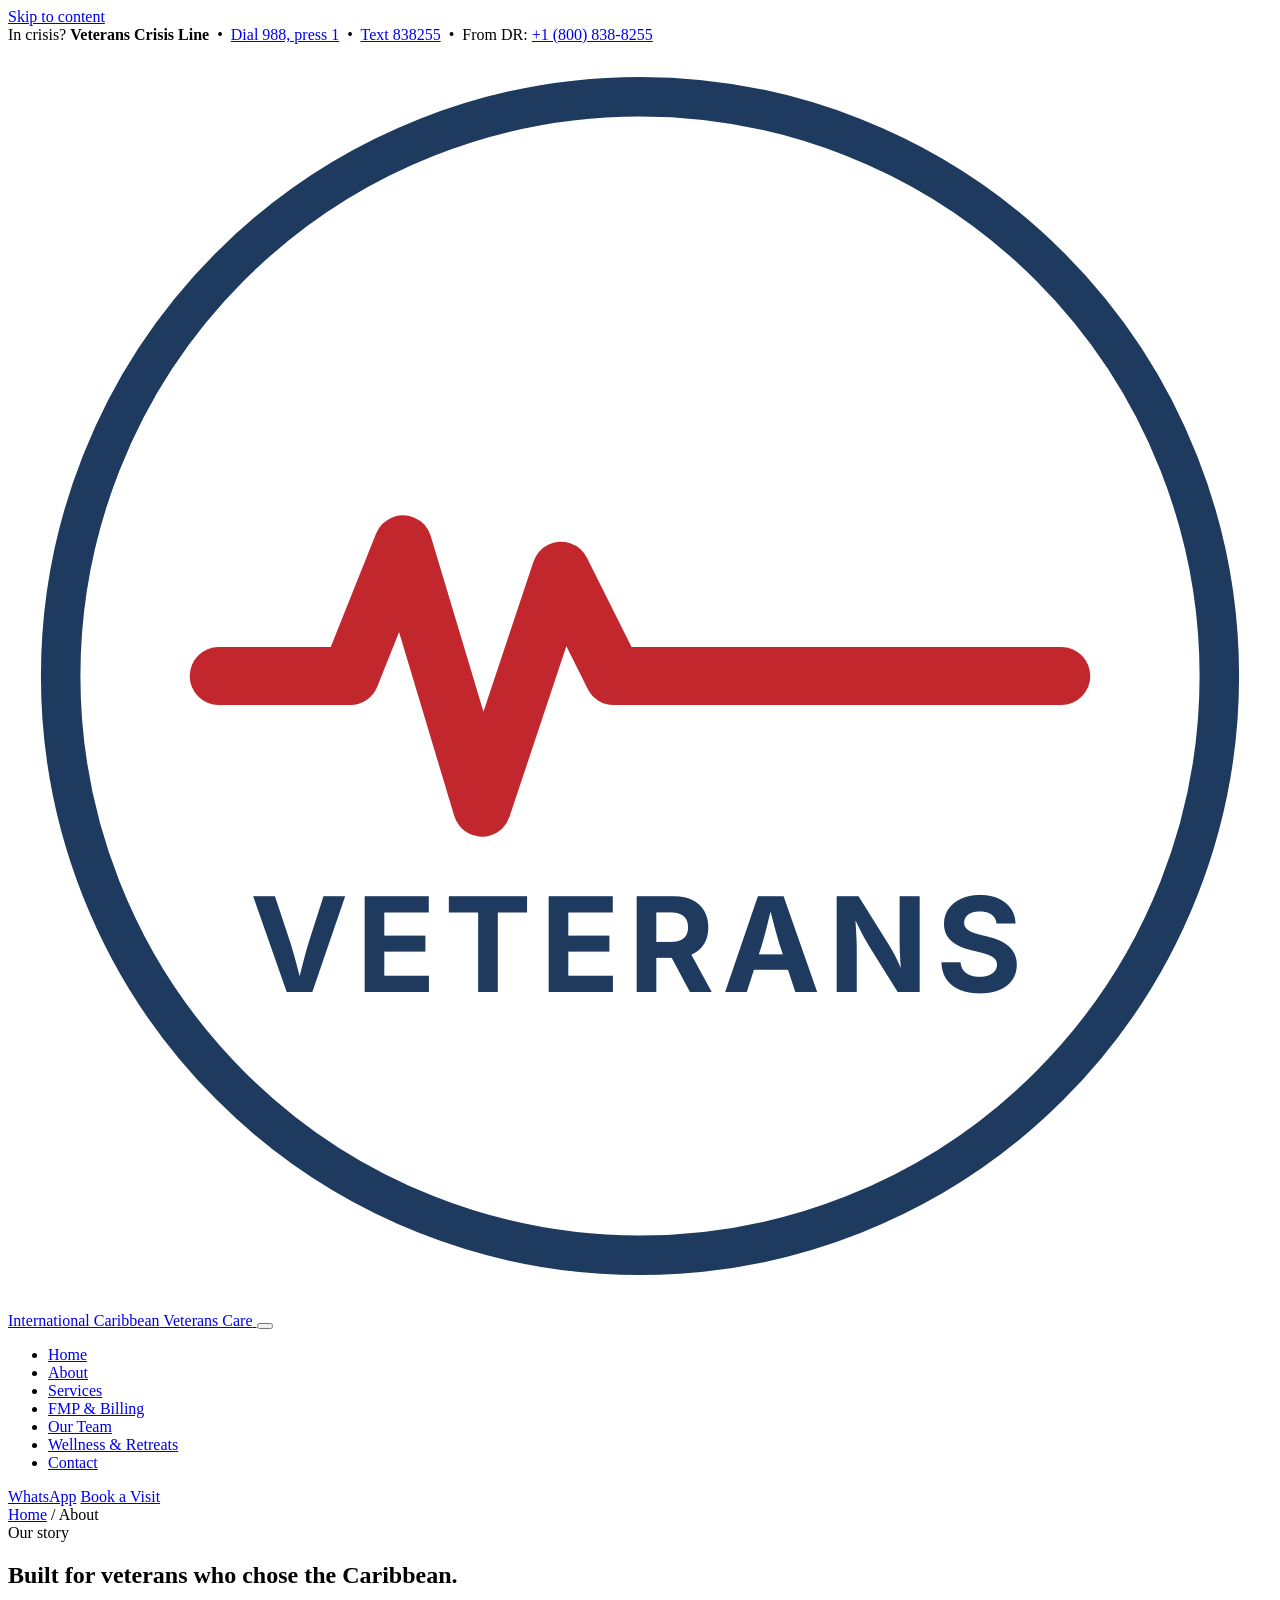
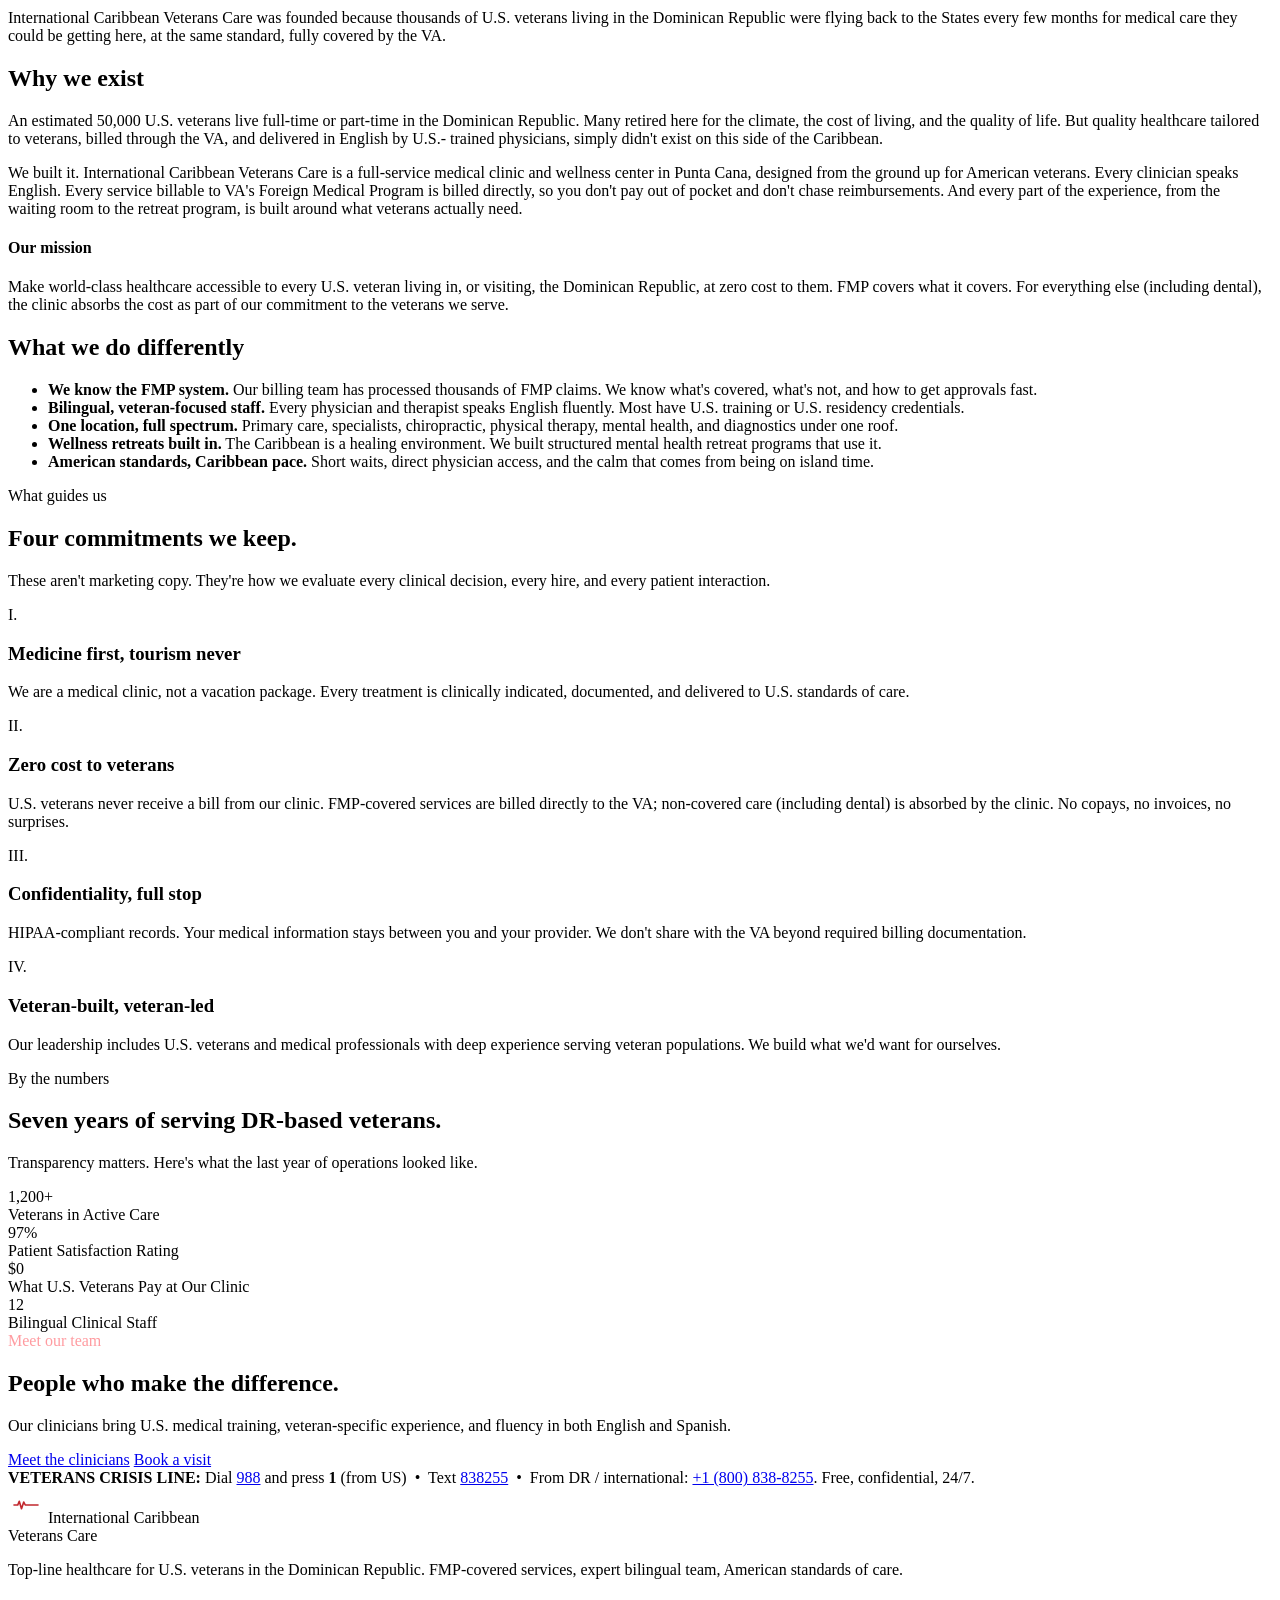
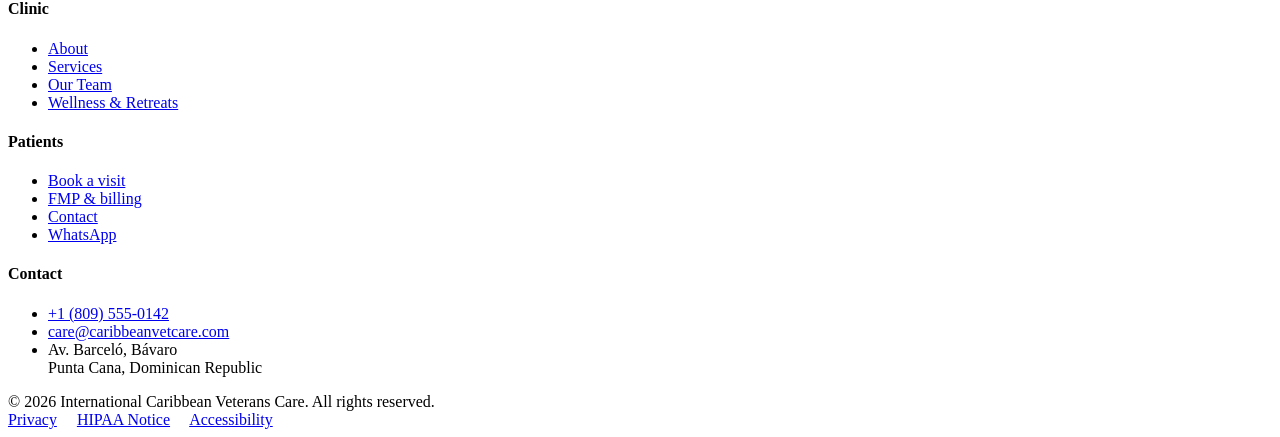
==== about.html @ 1668145d "Add initial project files" ====
<!doctype html>
<html lang="en">
<head>
<meta charset="utf-8">
<meta name="viewport" content="width=device-width, initial-scale=1">
<title>About - International Caribbean Veterans Care</title>
<meta name="description" content="Built for the thousands of U.S. veterans living in the Dominican Republic. Full-service medical clinic with VA FMP billing handled in-house.">
<link rel="preconnect" href="https://fonts.googleapis.com">
<link rel="preconnect" href="https://fonts.gstatic.com" crossorigin>
<link href="https://fonts.googleapis.com/css2?family=Inter:wght@400;500;600;700;800&display=swap" rel="stylesheet">
<link rel="stylesheet" href="css/styles.css">
<link rel="icon" href="data:image/svg+xml,%3Csvg xmlns='http://www.w3.org/2000/svg' viewBox='0 0 32 32'%3E%3Cpath fill='%23b31e38' d='M3 16h4l2-6 3 12 3-10 2 4h12' stroke='%23b31e38' stroke-width='2' fill='none' stroke-linecap='round' stroke-linejoin='round'/%3E%3C/svg%3E">
</head>
<body>

<a class="skip-link" href="#main">Skip to content</a>

<!-- Crisis banner -->
<div class="crisis-banner" role="region" aria-label="Crisis support">
  In crisis? <strong>Veterans Crisis Line</strong> &nbsp;&bull;&nbsp;
  <a href="tel:988">Dial 988, press 1</a> &nbsp;&bull;&nbsp;
  <a href="sms:838255">Text 838255</a> &nbsp;&bull;&nbsp;
  From DR: <a href="tel:+18008388255">+1 (800) 838-8255</a>
</div>

<!-- Header -->
<header class="site-header">
  <div class="container">
    <nav class="nav" aria-label="Main">
      <a href="index.html" class="brand" aria-label="International Caribbean Veterans Care, home">
        <svg class="brand-mark" viewBox="0 0 48 48" aria-hidden="true">
          <circle cx="24" cy="24" r="22" fill="none" stroke="#1e3a5f" stroke-width="1.5"/>
          <path d="M8 24h5l2-5 3 10 3-9 2 4h17" stroke="#c1272d" stroke-width="2.2" fill="none" stroke-linecap="round" stroke-linejoin="round"/>
          <text x="24" y="36" text-anchor="middle" font-family="Inter, sans-serif" font-size="5" font-weight="700" fill="#1e3a5f" letter-spacing="0.3">VETERANS</text>
        </svg>
        <span class="brand-text">
          <span class="top">International Caribbean</span>
          <span class="main">Veterans Care</span>
        </span>
      </a>
      <button class="nav-toggle" aria-label="Menu" aria-expanded="false" aria-controls="primary-nav">
        <span></span>
      </button>
      <ul class="nav-links" id="primary-nav">
        <li><a href="index.html">Home</a></li>
        <li><a href="about.html" class="active">About</a></li>
        <li><a href="services.html">Services</a></li>
        <li><a href="fmp.html">FMP &amp; Billing</a></li>
        <li><a href="team.html">Our Team</a></li>
        <li><a href="wellness.html">Wellness &amp; Retreats</a></li>
        <li><a href="contact.html">Contact</a></li>
      </ul>
      <div class="nav-cta">
        <a href="https://wa.me/18095550142" class="btn btn--outline btn--sm">WhatsApp</a>
        <a href="contact.html#booking" class="btn btn--primary btn--sm">Book a Visit</a>
      </div>
    </nav>
  </div>
</header>

<main id="main">

<section class="page-banner">
  <div class="container">
    <div class="page-banner-inner">
      <nav class="breadcrumb" aria-label="Breadcrumb">
        <a href="index.html">Home</a> <span class="sep">/</span> <span>About</span>
      </nav>
      <span class="eyebrow">Our story</span>
      <h1>Built for veterans who chose <span class="accent">the Caribbean</span>.</h1>
      <p class="lead">
        International Caribbean Veterans Care was founded because thousands of
        U.S. veterans living in the Dominican Republic were flying back to the
        States every few months for medical care they could be getting here,
        at the same standard, fully covered by the VA.
      </p>
    </div>
  </div>
</section>

<section>
  <div class="container container--narrow">
    <div class="prose reveal">
      <h2>Why we exist</h2>
      <p>
        An estimated 50,000 U.S. veterans live full-time or part-time in the
        Dominican Republic. Many retired here for the climate, the cost of
        living, and the quality of life. But quality healthcare tailored to
        veterans, billed through the VA, and delivered in English by U.S.-
        trained physicians, simply didn't exist on this side of the Caribbean.
      </p>
      <p>
        We built it. International Caribbean Veterans Care is a full-service
        medical clinic and wellness center in Punta Cana, designed from the
        ground up for American veterans. Every clinician speaks English. Every
        service billable to VA's Foreign Medical Program is billed directly,
        so you don't pay out of pocket and don't chase reimbursements. And
        every part of the experience, from the waiting room to the retreat
        program, is built around what veterans actually need.
      </p>

      <div class="callout">
        <h4>Our mission</h4>
        <p>
          Make world-class healthcare accessible to every U.S. veteran
          living in, or visiting, the Dominican Republic, at zero cost to
          them. FMP covers what it covers. For everything else (including
          dental), the clinic absorbs the cost as part of our commitment
          to the veterans we serve.
        </p>
      </div>

      <h2>What we do differently</h2>
      <ul>
        <li><strong>We know the FMP system.</strong> Our billing team has processed thousands of FMP claims. We know what's covered, what's not, and how to get approvals fast.</li>
        <li><strong>Bilingual, veteran-focused staff.</strong> Every physician and therapist speaks English fluently. Most have U.S. training or U.S. residency credentials.</li>
        <li><strong>One location, full spectrum.</strong> Primary care, specialists, chiropractic, physical therapy, mental health, and diagnostics under one roof.</li>
        <li><strong>Wellness retreats built in.</strong> The Caribbean is a healing environment. We built structured mental health retreat programs that use it.</li>
        <li><strong>American standards, Caribbean pace.</strong> Short waits, direct physician access, and the calm that comes from being on island time.</li>
      </ul>
    </div>
  </div>
</section>

<!-- Values -->
<section style="background: var(--off-white);">
  <div class="container">
    <div class="section-intro reveal">
      <div>
        <span class="eyebrow">What guides us</span>
        <h2>Four commitments we keep.</h2>
      </div>
      <p class="lead">
        These aren't marketing copy. They're how we evaluate every clinical
        decision, every hire, and every patient interaction.
      </p>
    </div>

    <div class="grid grid--2">
      <article class="card reveal">
        <div class="service-num">I.</div>
        <h3>Medicine first, tourism never</h3>
        <p>We are a medical clinic, not a vacation package. Every treatment is clinically indicated, documented, and delivered to U.S. standards of care.</p>
      </article>
      <article class="card reveal">
        <div class="service-num">II.</div>
        <h3>Zero cost to veterans</h3>
        <p>U.S. veterans never receive a bill from our clinic. FMP-covered services are billed directly to the VA; non-covered care (including dental) is absorbed by the clinic. No copays, no invoices, no surprises.</p>
      </article>
      <article class="card reveal">
        <div class="service-num">III.</div>
        <h3>Confidentiality, full stop</h3>
        <p>HIPAA-compliant records. Your medical information stays between you and your provider. We don't share with the VA beyond required billing documentation.</p>
      </article>
      <article class="card reveal">
        <div class="service-num">IV.</div>
        <h3>Veteran-built, veteran-led</h3>
        <p>Our leadership includes U.S. veterans and medical professionals with deep experience serving veteran populations. We build what we'd want for ourselves.</p>
      </article>
    </div>
  </div>
</section>

<!-- Outcomes stats -->
<section>
  <div class="container">
    <div class="section-intro reveal">
      <div>
        <span class="eyebrow">By the numbers</span>
        <h2>Seven years of serving DR-based veterans.</h2>
      </div>
      <p class="lead">
        Transparency matters. Here's what the last year of operations looked like.
      </p>
    </div>

    <div class="stats reveal">
      <div>
        <div class="stat-value">1,200<span class="amp">+</span></div>
        <div class="stat-label">Veterans in Active Care</div>
      </div>
      <div>
        <div class="stat-value">97<span class="amp">%</span></div>
        <div class="stat-label">Patient Satisfaction Rating</div>
      </div>
      <div>
        <div class="stat-value">$0</div>
        <div class="stat-label">What U.S. Veterans Pay at Our Clinic</div>
      </div>
      <div>
        <div class="stat-value">12</div>
        <div class="stat-label">Bilingual Clinical Staff</div>
      </div>
    </div>
  </div>
</section>

<!-- CTA -->
<section class="cta-band">
  <div class="container">
    <span class="eyebrow" style="color: #ff9ba0;">Meet our team</span>
    <h2>People who make <span class="accent">the difference</span>.</h2>
    <p class="lead">
      Our clinicians bring U.S. medical training, veteran-specific experience,
      and fluency in both English and Spanish.
    </p>
    <div class="hero-actions">
      <a href="team.html" class="btn btn--primary">Meet the clinicians</a>
      <a href="contact.html#booking" class="btn btn--outline-white">Book a visit</a>
    </div>
  </div>
</section>

</main>

<!-- Footer -->
<footer class="site-footer">
  <div class="container">
    <div class="footer-crisis">
      <strong>VETERANS CRISIS LINE:</strong> Dial <a href="tel:988">988</a> and press <strong>1</strong> (from US) &nbsp;&bull;&nbsp; Text <a href="sms:838255">838255</a> &nbsp;&bull;&nbsp; From DR / international: <a href="tel:+18008388255">+1 (800) 838-8255</a>. Free, confidential, 24/7.
    </div>

    <div class="footer-top">
      <div>
        <div class="footer-brand">
          <svg width="36" height="36" viewBox="0 0 48 48" aria-hidden="true">
            <circle cx="24" cy="24" r="22" fill="none" stroke="#ffffff" stroke-width="1.5"/>
            <path d="M8 24h5l2-5 3 10 3-9 2 4h17" stroke="#c1272d" stroke-width="2.2" fill="none" stroke-linecap="round" stroke-linejoin="round"/>
          </svg>
          <span>International Caribbean<br>Veterans Care</span>
        </div>
        <p>Top-line healthcare for U.S. veterans in the Dominican Republic. FMP-covered services, expert bilingual team, American standards of care.</p>
      </div>
      <div>
        <h4>Clinic</h4>
        <ul class="footer-links">
          <li><a href="about.html">About</a></li>
          <li><a href="services.html">Services</a></li>
          <li><a href="team.html">Our Team</a></li>
          <li><a href="wellness.html">Wellness &amp; Retreats</a></li>
        </ul>
      </div>
      <div>
        <h4>Patients</h4>
        <ul class="footer-links">
          <li><a href="contact.html#booking">Book a visit</a></li>
          <li><a href="fmp.html">FMP &amp; billing</a></li>
          <li><a href="contact.html">Contact</a></li>
          <li><a href="https://wa.me/18095550142">WhatsApp</a></li>
        </ul>
      </div>
      <div>
        <h4>Contact</h4>
        <ul class="footer-links">
          <li><a href="tel:+18095550142">+1 (809) 555-0142</a></li>
          <li><a href="mailto:care@caribbeanvetcare.com">care@caribbeanvetcare.com</a></li>
          <li>Av. Barcel&oacute;, B&aacute;varo<br>Punta Cana, Dominican Republic</li>
        </ul>
      </div>
    </div>

    <div class="footer-bottom">
      <div>&copy; <span id="year">2026</span> International Caribbean Veterans Care. All rights reserved.</div>
      <div>
        <a href="#privacy" style="margin-right: 1rem;">Privacy</a>
        <a href="#hipaa" style="margin-right: 1rem;">HIPAA Notice</a>
        <a href="#accessibility">Accessibility</a>
      </div>
    </div>
  </div>
</footer>

<script src="js/main.js"></script>
</body>
</html>
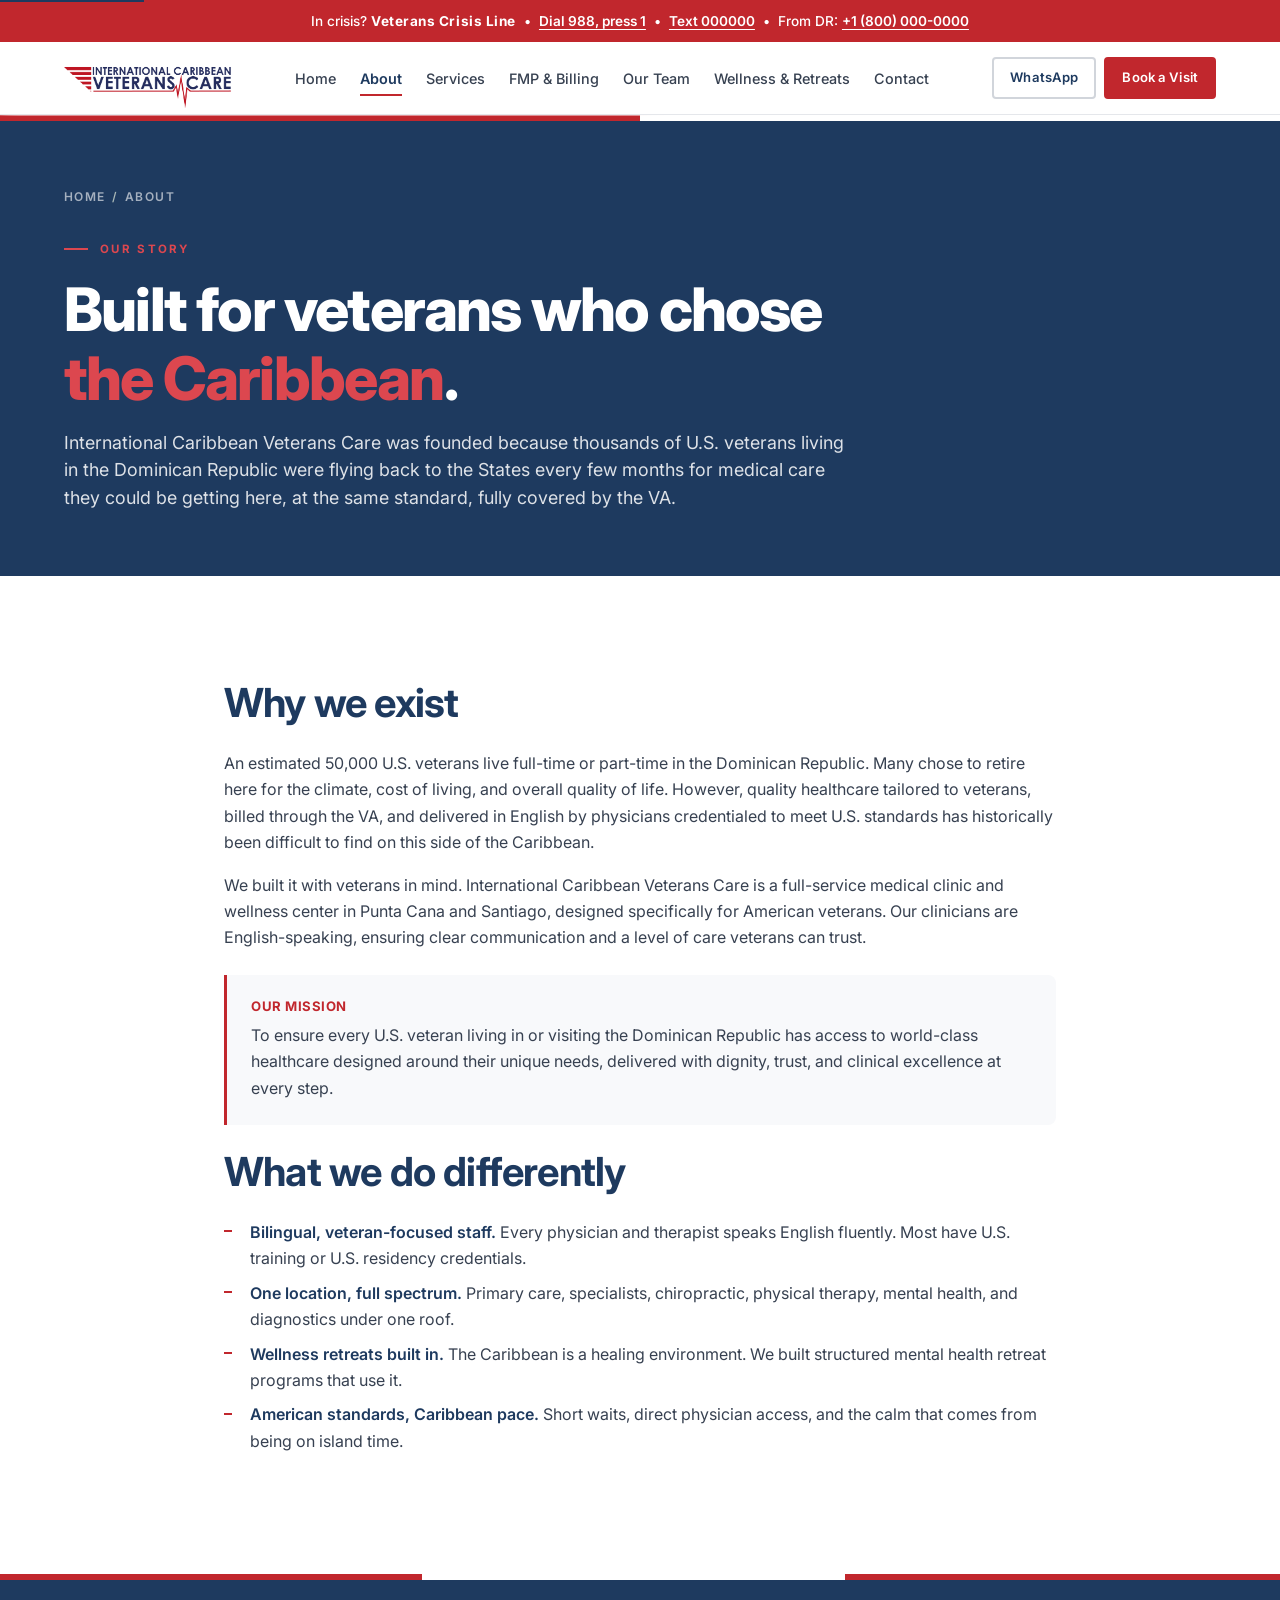
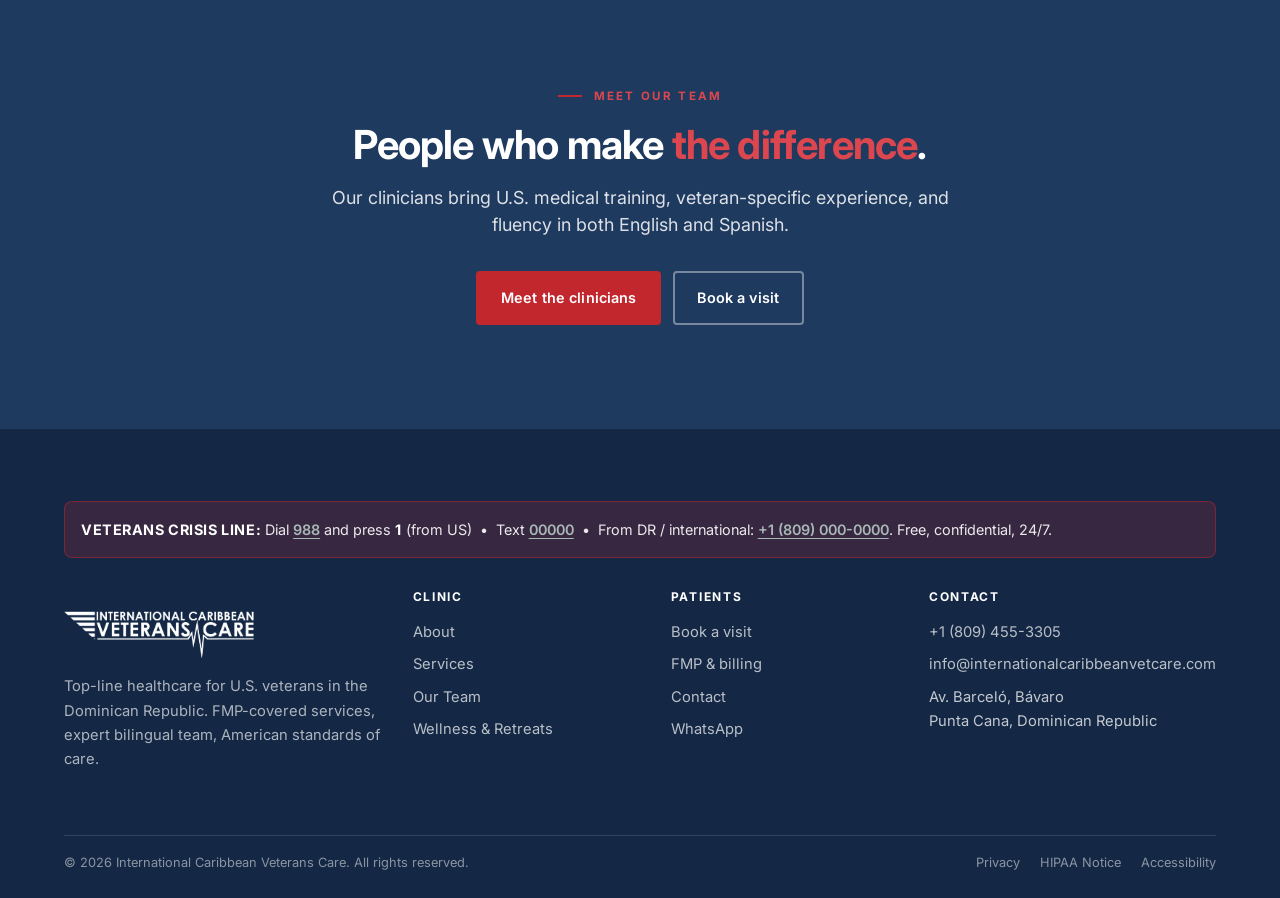
==== commit 622efe5a: "Major site update: logo, hero carousel, team photos - Added real ICVC logo to header, footer, and fa" ====
--- a/about.html
+++ b/about.html
@@ -9,7 +9,7 @@
 <link rel="preconnect" href="https://fonts.gstatic.com" crossorigin>
 <link href="https://fonts.googleapis.com/css2?family=Inter:wght@400;500;600;700;800&display=swap" rel="stylesheet">
 <link rel="stylesheet" href="css/styles.css">
-<link rel="icon" href="data:image/svg+xml,%3Csvg xmlns='http://www.w3.org/2000/svg' viewBox='0 0 32 32'%3E%3Cpath fill='%23b31e38' d='M3 16h4l2-6 3 12 3-10 2 4h12' stroke='%23b31e38' stroke-width='2' fill='none' stroke-linecap='round' stroke-linejoin='round'/%3E%3C/svg%3E">
+<link rel="icon" type="image/png" href="images/logo/icvc_logo_color.png">
 </head>
 <body>
 
@@ -19,25 +19,15 @@
 <div class="crisis-banner" role="region" aria-label="Crisis support">
   In crisis? <strong>Veterans Crisis Line</strong> &nbsp;&bull;&nbsp;
   <a href="tel:988">Dial 988, press 1</a> &nbsp;&bull;&nbsp;
-  <a href="sms:838255">Text 838255</a> &nbsp;&bull;&nbsp;
-  From DR: <a href="tel:+18008388255">+1 (800) 838-8255</a>
+  <a href="sms:000000">Text 000000</a> &nbsp;&bull;&nbsp;
+  From DR: <a href="tel:+10000000000">+1 (800) 000-0000</a>
 </div>
 
 <!-- Header -->
 <header class="site-header">
   <div class="container">
     <nav class="nav" aria-label="Main">
-      <a href="index.html" class="brand" aria-label="International Caribbean Veterans Care, home">
-        <svg class="brand-mark" viewBox="0 0 48 48" aria-hidden="true">
-          <circle cx="24" cy="24" r="22" fill="none" stroke="#1e3a5f" stroke-width="1.5"/>
-          <path d="M8 24h5l2-5 3 10 3-9 2 4h17" stroke="#c1272d" stroke-width="2.2" fill="none" stroke-linecap="round" stroke-linejoin="round"/>
-          <text x="24" y="36" text-anchor="middle" font-family="Inter, sans-serif" font-size="5" font-weight="700" fill="#1e3a5f" letter-spacing="0.3">VETERANS</text>
-        </svg>
-        <span class="brand-text">
-          <span class="top">International Caribbean</span>
-          <span class="main">Veterans Care</span>
-        </span>
-      </a>
+      <a href="index.html" class="brand" aria-label="International Caribbean Veterans Care, home"> <img src="images/logo/icvc_logo_color.png" alt="International Caribbean Veterans Care" class="brand-logo"> </a>
       <button class="nav-toggle" aria-label="Menu" aria-expanded="false" aria-controls="primary-nav">
         <span></span>
       </button>
@@ -51,7 +41,7 @@
         <li><a href="contact.html">Contact</a></li>
       </ul>
       <div class="nav-cta">
-        <a href="https://wa.me/18095550142" class="btn btn--outline btn--sm">WhatsApp</a>
+        <a href="https://wa.me/18094553305" class="btn btn--outline btn--sm">WhatsApp</a>
         <a href="contact.html#booking" class="btn btn--primary btn--sm">Book a Visit</a>
       </div>
     </nav>
@@ -66,8 +56,8 @@
       <nav class="breadcrumb" aria-label="Breadcrumb">
         <a href="index.html">Home</a> <span class="sep">/</span> <span>About</span>
       </nav>
-      <span class="eyebrow">Our story</span>
-      <h1>Built for veterans who chose <span class="accent">the Caribbean</span>.</h1>
+      <span class="eyebrow" style="color: #dc474f;">Our story</span>
+      <h1>Built for veterans who chose <span class="accent" style="color: #dc474f;">the Caribbean</span>.</h1>
       <p class="lead">
         International Caribbean Veterans Care was founded because thousands of
         U.S. veterans living in the Dominican Republic were flying back to the
@@ -83,36 +73,31 @@
     <div class="prose reveal">
       <h2>Why we exist</h2>
       <p>
-        An estimated 50,000 U.S. veterans live full-time or part-time in the
-        Dominican Republic. Many retired here for the climate, the cost of
-        living, and the quality of life. But quality healthcare tailored to
-        veterans, billed through the VA, and delivered in English by U.S.-
-        trained physicians, simply didn't exist on this side of the Caribbean.
+        An estimated 50,000 U.S. veterans live full-time or part-time in the 
+        Dominican Republic. Many chose to retire here for the climate, cost of 
+        living, and overall quality of life. However, quality healthcare tailored 
+        to veterans, billed through the VA, and delivered in English by physicians 
+        credentialed to meet U.S. standards has historically been difficult to 
+        find on this side of the Caribbean.
       </p>
       <p>
-        We built it. International Caribbean Veterans Care is a full-service
-        medical clinic and wellness center in Punta Cana, designed from the
-        ground up for American veterans. Every clinician speaks English. Every
-        service billable to VA's Foreign Medical Program is billed directly,
-        so you don't pay out of pocket and don't chase reimbursements. And
-        every part of the experience, from the waiting room to the retreat
-        program, is built around what veterans actually need.
+        We built it with veterans in mind. International Caribbean Veterans Care is 
+        a full-service medical clinic and wellness center in Punta Cana and Santiago, 
+        designed specifically for American veterans. Our clinicians are English-speaking, 
+        ensuring clear communication and a level of care veterans can trust.
       </p>
 
       <div class="callout">
         <h4>Our mission</h4>
         <p>
-          Make world-class healthcare accessible to every U.S. veteran
-          living in, or visiting, the Dominican Republic, at zero cost to
-          them. FMP covers what it covers. For everything else (including
-          dental), the clinic absorbs the cost as part of our commitment
-          to the veterans we serve.
+          To ensure every U.S. veteran living in or visiting the Dominican Republic has 
+          access to world-class healthcare designed around their unique needs, delivered 
+          with dignity, trust, and clinical excellence at every step.
         </p>
       </div>
 
       <h2>What we do differently</h2>
       <ul>
-        <li><strong>We know the FMP system.</strong> Our billing team has processed thousands of FMP claims. We know what's covered, what's not, and how to get approvals fast.</li>
         <li><strong>Bilingual, veteran-focused staff.</strong> Every physician and therapist speaks English fluently. Most have U.S. training or U.S. residency credentials.</li>
         <li><strong>One location, full spectrum.</strong> Primary care, specialists, chiropractic, physical therapy, mental health, and diagnostics under one roof.</li>
         <li><strong>Wellness retreats built in.</strong> The Caribbean is a healing environment. We built structured mental health retreat programs that use it.</li>
@@ -122,84 +107,12 @@
   </div>
 </section>
 
-<!-- Values -->
-<section style="background: var(--off-white);">
-  <div class="container">
-    <div class="section-intro reveal">
-      <div>
-        <span class="eyebrow">What guides us</span>
-        <h2>Four commitments we keep.</h2>
-      </div>
-      <p class="lead">
-        These aren't marketing copy. They're how we evaluate every clinical
-        decision, every hire, and every patient interaction.
-      </p>
-    </div>
-
-    <div class="grid grid--2">
-      <article class="card reveal">
-        <div class="service-num">I.</div>
-        <h3>Medicine first, tourism never</h3>
-        <p>We are a medical clinic, not a vacation package. Every treatment is clinically indicated, documented, and delivered to U.S. standards of care.</p>
-      </article>
-      <article class="card reveal">
-        <div class="service-num">II.</div>
-        <h3>Zero cost to veterans</h3>
-        <p>U.S. veterans never receive a bill from our clinic. FMP-covered services are billed directly to the VA; non-covered care (including dental) is absorbed by the clinic. No copays, no invoices, no surprises.</p>
-      </article>
-      <article class="card reveal">
-        <div class="service-num">III.</div>
-        <h3>Confidentiality, full stop</h3>
-        <p>HIPAA-compliant records. Your medical information stays between you and your provider. We don't share with the VA beyond required billing documentation.</p>
-      </article>
-      <article class="card reveal">
-        <div class="service-num">IV.</div>
-        <h3>Veteran-built, veteran-led</h3>
-        <p>Our leadership includes U.S. veterans and medical professionals with deep experience serving veteran populations. We build what we'd want for ourselves.</p>
-      </article>
-    </div>
-  </div>
-</section>
-
-<!-- Outcomes stats -->
-<section>
-  <div class="container">
-    <div class="section-intro reveal">
-      <div>
-        <span class="eyebrow">By the numbers</span>
-        <h2>Seven years of serving DR-based veterans.</h2>
-      </div>
-      <p class="lead">
-        Transparency matters. Here's what the last year of operations looked like.
-      </p>
-    </div>
-
-    <div class="stats reveal">
-      <div>
-        <div class="stat-value">1,200<span class="amp">+</span></div>
-        <div class="stat-label">Veterans in Active Care</div>
-      </div>
-      <div>
-        <div class="stat-value">97<span class="amp">%</span></div>
-        <div class="stat-label">Patient Satisfaction Rating</div>
-      </div>
-      <div>
-        <div class="stat-value">$0</div>
-        <div class="stat-label">What U.S. Veterans Pay at Our Clinic</div>
-      </div>
-      <div>
-        <div class="stat-value">12</div>
-        <div class="stat-label">Bilingual Clinical Staff</div>
-      </div>
-    </div>
-  </div>
-</section>
 
 <!-- CTA -->
 <section class="cta-band">
   <div class="container">
-    <span class="eyebrow" style="color: #ff9ba0;">Meet our team</span>
-    <h2>People who make <span class="accent">the difference</span>.</h2>
+    <span class="eyebrow" style="color: #dc474f;">Meet our team</span>
+    <h2>People who make <span class="accent" style="color: #dc474f;">the difference</span>.</h2>
     <p class="lead">
       Our clinicians bring U.S. medical training, veteran-specific experience,
       and fluency in both English and Spanish.
@@ -217,18 +130,12 @@
 <footer class="site-footer">
   <div class="container">
     <div class="footer-crisis">
-      <strong>VETERANS CRISIS LINE:</strong> Dial <a href="tel:988">988</a> and press <strong>1</strong> (from US) &nbsp;&bull;&nbsp; Text <a href="sms:838255">838255</a> &nbsp;&bull;&nbsp; From DR / international: <a href="tel:+18008388255">+1 (800) 838-8255</a>. Free, confidential, 24/7.
+      <strong>VETERANS CRISIS LINE:</strong> Dial <a href="tel:988">988</a> and press <strong>1</strong> (from US) &nbsp;&bull;&nbsp; Text <a href="sms:00000">00000</a> &nbsp;&bull;&nbsp; From DR / international: <a href="tel:+18090000000">+1 (809) 000-0000</a>. Free, confidential, 24/7.
     </div>
 
     <div class="footer-top">
       <div>
-        <div class="footer-brand">
-          <svg width="36" height="36" viewBox="0 0 48 48" aria-hidden="true">
-            <circle cx="24" cy="24" r="22" fill="none" stroke="#ffffff" stroke-width="1.5"/>
-            <path d="M8 24h5l2-5 3 10 3-9 2 4h17" stroke="#c1272d" stroke-width="2.2" fill="none" stroke-linecap="round" stroke-linejoin="round"/>
-          </svg>
-          <span>International Caribbean<br>Veterans Care</span>
-        </div>
+        <div class="footer-brand"> <img src="images/logo/icvc_logo_blanco.png" alt="International Caribbean Veterans Care" class="footer-logo"> </div>
         <p>Top-line healthcare for U.S. veterans in the Dominican Republic. FMP-covered services, expert bilingual team, American standards of care.</p>
       </div>
       <div>
@@ -246,30 +153,33 @@
           <li><a href="contact.html#booking">Book a visit</a></li>
           <li><a href="fmp.html">FMP &amp; billing</a></li>
           <li><a href="contact.html">Contact</a></li>
-          <li><a href="https://wa.me/18095550142">WhatsApp</a></li>
+          <li><a href="https://wa.me/18094553305">WhatsApp</a></li>
         </ul>
       </div>
       <div>
         <h4>Contact</h4>
         <ul class="footer-links">
-          <li><a href="tel:+18095550142">+1 (809) 555-0142</a></li>
-          <li><a href="mailto:care@caribbeanvetcare.com">care@caribbeanvetcare.com</a></li>
+          <li><a href="tel:+18094553305">+1 (809) 455-3305</a></li>
+          <li><a href="mailto:info@internationalcaribbeanvetcare.com">info@internationalcaribbeanvetcare.com</a></li>
           <li>Av. Barcel&oacute;, B&aacute;varo<br>Punta Cana, Dominican Republic</li>
         </ul>
       </div>
     </div>
 
     <div class="footer-bottom">
-      <div>&copy; <span id="year">2026</span> International Caribbean Veterans Care. All rights reserved.</div>
+      <div>&copy; <span id="year"></span> International Caribbean Veterans Care. All rights reserved.</div>
       <div>
-        <a href="#privacy" style="margin-right: 1rem;">Privacy</a>
-        <a href="#hipaa" style="margin-right: 1rem;">HIPAA Notice</a>
-        <a href="#accessibility">Accessibility</a>
+        <span href="#privacy" style="margin-right: 1rem;">Privacy</span>
+        <span href="#hipaa" style="margin-right: 1rem;">HIPAA Notice</span>
+        <span href="#accessibility">Accessibility</span>
       </div>
     </div>
   </div>
 </footer>
 
 <script src="js/main.js"></script>
+<script>
+  document.getElementById("year").textContent = new Date().getFullYear();
+</script>
 </body>
 </html>
--- a/css/styles.css
+++ b/css/styles.css
@@ -0,0 +1,961 @@
+/* ==========================================================================
+   International Caribbean Veterans Care - Punta Cana, DR
+   Shared stylesheet
+   ========================================================================== */
+
+:root {
+  --navy: #1e3a5f;
+  --navy-dk: #142845;
+  --navy-alt: #2C373F;
+  --navy-light: #2d5184;
+  --red: #c1272d;
+  --red-dk: #9a1f25;
+  --red-lt: #9a1f25;
+  --white: #ffffff;
+  --off-white: #f8f9fb;
+  --ink: #111827;
+  --ink-soft: #374151;
+  --stone: #6b7280;
+  --stone-lt: #9ca3af;
+  --line: #e5e7eb;
+  --line-dk: #d1d5db;
+  --brand-gray: #A8B7B6;  
+  --brand-olive: #41483C; 
+
+  --font: 'Inter', -apple-system, BlinkMacSystemFont, 'Segoe UI', sans-serif;
+
+  --space-1: 0.5rem;
+  --space-2: 1rem;
+  --space-3: 1.5rem;
+  --space-4: 2rem;
+  --space-5: 3rem;
+  --space-6: 4.5rem;
+  --space-7: 6.5rem;
+
+  --container: 1200px;
+  --container-narrow: 880px;
+  --radius: 4px;
+  --radius-lg: 8px;
+  --ease: cubic-bezier(0.2, 0.7, 0.2, 1);
+}
+
+*, *::before, *::after { box-sizing: border-box; }
+html { scroll-behavior: smooth; -webkit-text-size-adjust: 100%; }
+body {
+  margin: 0;
+  font-family: var(--font);
+  font-size: 16px;
+  line-height: 1.65;
+  color: var(--ink);
+  background: var(--white);
+  -webkit-font-smoothing: antialiased;
+  -moz-osx-font-smoothing: grayscale;
+}
+img, svg { max-width: 100%; display: block; }
+button { font: inherit; cursor: pointer; border: 0; background: none; color: inherit; }
+a { color: var(--navy); text-decoration: none; transition: color 0.2s var(--ease); }
+a:hover { color: var(--red); }
+
+h1, h2, h3, h4 {
+  font-family: var(--font);
+  font-weight: 700;
+  letter-spacing: -0.02em;
+  line-height: 1.15;
+  margin: 0 0 var(--space-3);
+  color: var(--navy);
+}
+h1 { font-size: clamp(2.25rem, 5vw, 3.75rem); font-weight: 800; letter-spacing: -0.03em; }
+h2 { font-size: clamp(1.75rem, 3.2vw, 2.5rem); font-weight: 700; }
+h3 { font-size: 1.25rem; font-weight: 600; letter-spacing: -0.01em; }
+h4 { font-size: 1rem; font-weight: 600; }
+
+p { margin: 0 0 var(--space-2); }
+.lead {
+  font-size: clamp(1.05rem, 1.4vw, 1.2rem);
+  line-height: 1.55;
+  color: var(--ink-soft);
+  font-weight: 400;
+}
+
+.eyebrow {
+  display: inline-flex;
+  align-items: center;
+  gap: 0.75rem;
+  font-size: 0.72rem;
+  font-weight: 700;
+  letter-spacing: 0.2em;
+  text-transform: uppercase;
+  color: var(--red);
+  margin-bottom: var(--space-2);
+}
+.eyebrow::before {
+  content: "";
+  width: 24px;
+  height: 2px;
+  background: var(--red);
+}
+
+.container { width: 100%; max-width: var(--container); margin: 0 auto; padding: 0 var(--space-3); }
+.container--narrow { max-width: var(--container-narrow); }
+section { padding: var(--space-7) 0; }
+@media (max-width: 720px) { section { padding: var(--space-5) 0; } }
+
+.crisis-banner {
+  background: var(--red);
+  color: var(--white);
+  font-size: 0.85rem;
+  text-align: center;
+  padding: 0.6rem var(--space-3);
+  font-weight: 500;
+}
+.crisis-banner a {
+  color: var(--white);
+  text-decoration: underline;
+  text-underline-offset: 3px;
+  font-weight: 600;
+}
+.crisis-banner a:hover { color: #ffe5ea; }
+.crisis-banner strong { font-weight: 700; letter-spacing: 0.04em; }
+
+.site-header {
+  position: sticky;
+  top: 0;
+  z-index: 50;
+  background: rgba(255, 255, 255, 0.96);
+  backdrop-filter: saturate(140%) blur(10px);
+  -webkit-backdrop-filter: saturate(140%) blur(10px);
+  border-bottom: 1px solid var(--line);
+}
+.nav { display: flex; align-items: center; justify-content: space-between; padding: 0.4rem 0; gap: var(--space-3); }
+.brand {
+  display: inline-flex;
+  align-items: center;
+  gap: 0.7rem;
+  font-weight: 700;
+  font-size: 0.95rem;
+  color: var(--navy);
+  letter-spacing: -0.01em;
+  line-height: 1.2;
+}
+.brand:hover { color: var(--navy); }
+.brand-mark { width: 44px; height: 44px; flex: 0 0 44px; }
+.brand-text { display: flex; flex-direction: column; }
+.brand-text .top { font-size: 0.7rem; font-weight: 600; letter-spacing: 0.1em; color: var(--red); text-transform: uppercase; }
+.brand-text .main { font-size: 1rem; font-weight: 700; color: var(--navy); }
+
+.nav-links {
+  display: flex;
+  align-items: center;
+  gap: var(--space-3);
+  list-style: none;
+  margin: 0;
+  padding: 0;
+}
+.nav-links a {
+  color: var(--ink-soft);
+  font-size: 0.9rem;
+  font-weight: 500;
+  position: relative;
+  padding: 0.3rem 0;
+}
+.nav-links a:hover { color: var(--navy); }
+.nav-links a.active { color: var(--navy); font-weight: 600; }
+.nav-links a.active::after {
+  content: "";
+  position: absolute;
+  left: 0; right: 0;
+  bottom: -4px;
+  height: 2px;
+  background: var(--red);
+}
+
+.nav-cta { display: inline-flex; gap: 0.5rem; }
+
+.nav-toggle { display: none; width: 40px; height: 40px; align-items: center; justify-content: center; }
+.nav-toggle span { width: 22px; height: 2px; background: var(--navy); position: relative; }
+.nav-toggle span::before, .nav-toggle span::after {
+  content: ""; position: absolute; left: 0; right: 0; height: 2px; background: var(--navy);
+  transition: transform 0.25s var(--ease);
+}
+.nav-toggle span::before { top: -7px; }
+.nav-toggle span::after { top: 7px; }
+.nav-toggle[aria-expanded="true"] span { background: transparent; }
+.nav-toggle[aria-expanded="true"] span::before { transform: translateY(7px) rotate(45deg); }
+.nav-toggle[aria-expanded="true"] span::after { transform: translateY(-7px) rotate(-45deg); }
+
+@media (max-width: 1024px) {
+  .nav-toggle { display: inline-flex; }
+  .nav-links {
+    position: absolute;
+    top: 100%; left: 0; right: 0;
+    flex-direction: column;
+    gap: 0;
+    background: var(--white);
+    border-bottom: 1px solid var(--line);
+    padding: var(--space-2);
+    align-items: stretch;
+    transform: translateY(-10px);
+    opacity: 0;
+    pointer-events: none;
+    transition: transform 0.25s var(--ease), opacity 0.25s var(--ease);
+  }
+  .nav-links.is-open { transform: translateY(0); opacity: 1; pointer-events: auto; }
+  .nav-links li { border-bottom: 1px solid var(--line); }
+  .nav-links li:last-child { border-bottom: 0; }
+  .nav-links a { display: block; padding: 0.85rem 0.5rem; }
+  .nav-cta { display: none; }
+}
+
+.btn {
+  display: inline-flex;
+  align-items: center;
+  justify-content: center;
+  gap: 0.5rem;
+  padding: 0.8rem 1.4rem;
+  font-size: 0.9rem;
+  font-weight: 600;
+  letter-spacing: 0.01em;
+  border-radius: var(--radius);
+  transition: all 0.2s var(--ease);
+  border: 2px solid transparent;
+  white-space: nowrap;
+  cursor: pointer;
+}
+.btn:hover { transform: translateY(-1px); }
+.btn--primary { background: var(--red); color: var(--white); border-color: var(--red); }
+.btn--primary:hover { background: var(--red-dk); border-color: var(--red-dk); color: var(--white); }
+.btn--navy { background: var(--navy); color: var(--white); border-color: var(--navy); }
+.btn--navy:hover { background: var(--navy-dk); border-color: var(--navy-dk); color: var(--white); }
+.btn--outline { background: transparent; color: var(--navy); border-color: var(--line-dk); }
+.btn--outline:hover { border-color: var(--navy); color: var(--navy); }
+.btn--outline-white { background: transparent; color: var(--white); border-color: rgba(255,255,255,0.4); }
+.btn--outline-white:hover { border-color: var(--white); color: var(--white); background: rgba(255,255,255,0.08); }
+.btn--sm { padding: 0.5rem 1rem; font-size: 0.82rem; }
+.btn .arrow { transition: transform 0.2s var(--ease); }
+.btn:hover .arrow { transform: translateX(3px); }
+
+.hero {
+  position: relative;
+  padding: var(--space-7) 0 var(--space-6);
+  background: var(--white);
+  overflow: hidden;
+  border-bottom: 1px solid var(--line);
+}
+.hero::before {
+  content: "";
+  position: absolute;
+  top: 0; right: 0;
+  width: 40%;
+  height: 6px;
+  background: linear-gradient(90deg, var(--navy) 0%, var(--navy) 50%, var(--red) 50%, var(--red) 100%);
+}
+.hero-inner {
+  display: grid;
+  grid-template-columns: 1.1fr 0.9fr;
+  gap: var(--space-6);
+  align-items: center;
+  position: relative;
+  z-index: 1;
+}
+@media (max-width: 900px) { .hero-inner { grid-template-columns: 1fr; gap: var(--space-4); } }
+
+.hero h1 { animation: riseIn 0.9s var(--ease) both; color: var(--navy); }
+.hero h1 .accent { color: var(--red); }
+.hero .lead { max-width: 56ch; animation: riseIn 0.9s 0.1s var(--ease) both; margin-top: var(--space-2); }
+.hero-actions { display: flex; flex-wrap: wrap; gap: 0.75rem; margin-top: var(--space-4); animation: riseIn 0.9s 0.2s var(--ease) both; }
+.hero-meta {
+  margin-top: var(--space-4);
+  display: flex; gap: var(--space-3); flex-wrap: wrap;
+  color: var(--ink-soft); font-size: 0.88rem;
+  animation: riseIn 0.9s 0.3s var(--ease) both;
+}
+.hero-meta span { display: inline-flex; align-items: center; gap: 0.5rem; }
+.hero-meta svg { width: 16px; height: 16px; color: var(--red); }
+
+.hero-visual { position: relative; aspect-ratio: 4 / 5; animation: riseIn 1s 0.15s var(--ease) both; }
+.hero-card {
+  position: absolute;
+  inset: 0;
+  background: linear-gradient(155deg, var(--navy) 0%, var(--navy-dk) 100%);
+  border-radius: var(--radius-lg);
+  overflow: hidden;
+  box-shadow: 0 30px 60px -25px rgba(30, 58, 95, 0.4);
+}
+.hero-card::before {
+  content: "";
+  position: absolute;
+  top: 0; left: 0;
+  width: 100%;
+  height: 6px;
+  background: linear-gradient(90deg, var(--red) 0%, var(--red) 40%, var(--white) 40%, var(--white) 60%, var(--red) 60%);
+}
+.hero-card::after {
+  content: "";
+  position: absolute;
+  bottom: -20px; right: -30px;
+  width: 180px; height: 180px;
+  background: radial-gradient(circle, rgba(193, 39, 45, 0.25) 0%, transparent 70%);
+  border-radius: 50%;
+}
+.hero-card-content {
+  position: absolute;
+  inset: 0;
+  padding: var(--space-4);
+  padding-top: calc(var(--space-4) + 16px);
+  display: flex;
+  flex-direction: column;
+  justify-content: space-between;
+  color: var(--white);
+  z-index: 1;
+}
+.hero-card-location {
+  display: inline-flex;
+  align-items: center;
+  gap: 0.5rem;
+  font-size: 0.72rem;
+  font-weight: 700;
+  letter-spacing: 0.14em;
+  text-transform: uppercase;
+  color: #A8b7B6;
+  margin-bottom: var(--space-2);
+}
+.hero-card-location svg { width: 14px; height: 14px; }
+.hero-card-headline {
+  font-size: 1.35rem;
+  line-height: 1.35;
+  font-weight: 600;
+  letter-spacing: -0.01em;
+  color: var(--white);
+  margin: 0 0 var(--space-2);
+}
+.hero-card-desc {
+  font-size: 0.95rem;
+  color: rgba(255,255,255,0.8);
+  line-height: 1.55;
+}
+.hero-card-stats {
+  display: grid;
+  grid-template-columns: repeat(2, 1fr);
+  gap: var(--space-2);
+  border-top: 1px solid rgba(255,255,255,0.15);
+  padding-top: var(--space-2);
+}
+.hero-card-stat .num { font-size: 1.5rem; font-weight: 800; color: var(--white); line-height: 1; }
+.hero-card-stat .label { font-size: 0.7rem; letter-spacing: 0.1em; text-transform: uppercase; color: rgba(255,255,255,0.6); margin-top: 0.3rem; font-weight: 600; }
+
+.page-banner {
+  background: var(--navy);
+  color: var(--white);
+  padding: var(--space-6) 0 var(--space-5);
+  position: relative;
+  overflow: hidden;
+}
+.page-banner::before {
+  content: "";
+  position: absolute;
+  top: 0; left: 0;
+  width: 100%; height: 6px;
+  background: linear-gradient(90deg, var(--red) 0%, var(--red) 50%, var(--white) 50%, var(--white) 100%);
+}
+.page-banner-inner { position: relative; z-index: 1; max-width: 780px; }
+.page-banner h1 { color: var(--white); margin-bottom: var(--space-2); }
+.page-banner h1 .accent { color: #a8b7b6; }
+.page-banner .lead { color: rgba(255,255,255,0.85); }
+.page-banner .eyebrow { color: #a8b7b6; }
+.page-banner .eyebrow::before { background: #dc474f; }
+
+.breadcrumb {
+  display: flex;
+  gap: 0.4rem;
+  font-size: 0.75rem;
+  letter-spacing: 0.12em;
+  text-transform: uppercase;
+  color: rgba(255,255,255,0.6);
+  margin-bottom: var(--space-3);
+  font-weight: 600;
+}
+.breadcrumb a { color: rgba(255,255,255,0.6); }
+.breadcrumb a:hover { color: var(--white); }
+.breadcrumb span.sep { color: #a8b7b6; }
+
+.honor-band {
+  background: var(--off-white);
+  border-top: 1px solid var(--line);
+  border-bottom: 1px solid var(--line);
+  padding: 1rem 0;
+}
+.honor-row {
+  display: flex;
+  flex-wrap: wrap;
+  justify-content: center;
+  align-items: center;
+  gap: var(--space-4);
+  font-size: 0.75rem;
+  letter-spacing: 0.14em;
+  text-transform: uppercase;
+  color: var(--ink-soft);
+  font-weight: 600;
+}
+.honor-row span { display: inline-flex; align-items: center; gap: 0.5rem; }
+.honor-row svg { width: 16px; height: 16px; color: var(--red); }
+.honor-divider { color: var(--line-dk); }
+
+.section-intro {
+  display: grid;
+  grid-template-columns: 1fr 1.4fr;
+  gap: var(--space-5);
+  margin-bottom: var(--space-5);
+  align-items: end;
+}
+@media (max-width: 820px) { .section-intro { grid-template-columns: 1fr; gap: var(--space-2); } }
+.section-intro h2 { margin: 0; }
+
+.grid { display: grid; gap: var(--space-3); }
+.grid--2 { grid-template-columns: repeat(2, 1fr); }
+.grid--3 { grid-template-columns: repeat(3, 1fr); }
+.grid--4 { grid-template-columns: repeat(4, 1fr); }
+@media (max-width: 900px) { .grid--3, .grid--4 { grid-template-columns: repeat(2, 1fr); } }
+@media (max-width: 600px) { .grid--2, .grid--3, .grid--4 { grid-template-columns: 1fr; } }
+
+.card {
+  background: var(--white);
+  border: 1px solid var(--line);
+  border-radius: var(--radius-lg);
+  padding: var(--space-3);
+  transition: all 0.25s var(--ease);
+}
+.card:hover { border-color: var(--navy); box-shadow: 0 10px 30px -15px rgba(30,58,95,0.15); }
+
+.service-card {
+  background: var(--white);
+  border: 1px solid var(--line);
+  border-radius: var(--radius-lg);
+  padding: var(--space-4) var(--space-3);
+  position: relative;
+  transition: all 0.25s var(--ease);
+  display: flex;
+  flex-direction: column;
+  gap: 0.5rem;
+  overflow: hidden;
+}
+.service-card::before {
+  content: "";
+  position: absolute;
+  top: 0; left: 0;
+  width: 40px;
+  height: 3px;
+  background: var(--red);
+  transition: width 0.3s var(--ease);
+}
+.service-card:hover {
+  border-color: var(--navy);
+  transform: translateY(-3px);
+  box-shadow: 0 20px 40px -20px rgba(30, 58, 95, 0.15);
+}
+.service-card:hover::before { width: 100%; }
+
+.service-icon {
+  width: 44px; height: 44px;
+  border-radius: 50%;
+  background: rgba(193, 39, 45, 0.1);
+  display: flex;
+  align-items: center;
+  justify-content: center;
+  margin-bottom: var(--space-2);
+}
+.service-icon svg { width: 22px; height: 22px; color: var(--red); }
+.service-card h3 { margin: 0 0 0.5rem; color: var(--navy); }
+.service-card p { font-size: 0.95rem; color: var(--ink-soft); margin: 0 0 var(--space-2); }
+.service-card .learn {
+  margin-top: auto;
+  font-size: 0.85rem;
+  font-weight: 600;
+  color: var(--red);
+  display: inline-flex;
+  align-items: center;
+  gap: 0.4rem;
+}
+.service-card .learn:hover { color: var(--red-dk); }
+
+.service-num {
+  color: var(--red);
+  font-weight: 700;
+  font-size: 0.75rem;
+  letter-spacing: 0.14em;
+  margin-bottom: 0.5rem;
+}
+
+.stats {
+  display: grid;
+  grid-template-columns: repeat(4, 1fr);
+  gap: var(--space-3);
+  padding: var(--space-4) 0;
+  border-top: 2px solid var(--navy);
+  border-bottom: 2px solid var(--navy);
+}
+@media (max-width: 720px) { .stats { grid-template-columns: repeat(2, 1fr); } }
+.stat-value { font-size: clamp(2rem, 4vw, 3rem); font-weight: 800; color: var(--navy); line-height: 1; margin-bottom: 0.4rem; letter-spacing: -0.03em; }
+.stat-value .amp { color: var(--red); }
+.stat-label { font-size: 0.75rem; letter-spacing: 0.14em; text-transform: uppercase; color: var(--ink-soft); font-weight: 600; }
+
+.pullquote {
+  max-width: 900px;
+  margin: 0 auto;
+  padding: var(--space-5) var(--space-3);
+  text-align: center;
+  position: relative;
+}
+.pullquote::before {
+  content: "\201C";
+  position: absolute;
+  top: 0; left: 50%;
+  transform: translateX(-50%);
+  font-size: 5rem;
+  line-height: 1;
+  color: var(--red);
+  font-weight: 700;
+}
+.pullquote blockquote {
+  font-size: clamp(1.25rem, 2.2vw, 1.6rem);
+  line-height: 1.4;
+  font-weight: 500;
+  color: var(--navy);
+  margin: var(--space-3) 0 var(--space-2);
+  letter-spacing: -0.01em;
+}
+.pullquote cite { font-style: normal; font-size: 0.8rem; letter-spacing: 0.14em; text-transform: uppercase; color: var(--red); font-weight: 600; }
+
+.split { display: grid; grid-template-columns: 1fr 1fr; gap: var(--space-5); align-items: start; }
+.split--offset { grid-template-columns: 1fr 1.2fr; }
+@media (max-width: 820px) { .split, .split--offset { grid-template-columns: 1fr; gap: var(--space-3); } }
+
+.prose p { margin-bottom: var(--space-2); color: var(--ink-soft); }
+.prose p:last-child { margin-bottom: 0; }
+.prose h2, .prose h3 { color: var(--navy); margin-top: var(--space-3); }
+.prose h2:first-child, .prose h3:first-child { margin-top: 0; }
+.prose ul { padding-left: 0; list-style: none; margin: var(--space-2) 0; }
+.prose ul li { padding-left: 1.6rem; position: relative; margin-bottom: 0.5rem; color: var(--ink-soft); }
+.prose ul li::before {
+  content: "";
+  position: absolute;
+  left: 0;
+  top: 0.7em;
+  width: 8px;
+  height: 2px;
+  background: var(--red);
+}
+.prose strong { color: var(--navy); font-weight: 600; }
+
+.callout {
+  background: var(--off-white);
+  border-left: 3px solid var(--red);
+  padding: var(--space-3);
+  border-radius: 0 var(--radius-lg) var(--radius-lg) 0;
+  margin: var(--space-3) 0;
+}
+.callout h4 {
+  margin: 0 0 0.5rem;
+  color: var(--red);
+  letter-spacing: 0.04em;
+  font-size: 0.82rem;
+  text-transform: uppercase;
+  font-weight: 700;
+}
+.callout p:last-child { margin: 0; }
+
+.timeline { display: grid; gap: var(--space-3); position: relative; }
+.timeline::before {
+  content: "";
+  position: absolute;
+  left: 18px;
+  top: 40px;
+  bottom: 40px;
+  width: 2px;
+  background: linear-gradient(180deg, var(--red) 0%, var(--navy) 100%);
+}
+.timeline-step { display: grid; grid-template-columns: 40px 1fr; gap: var(--space-2); align-items: start; position: relative; }
+.timeline-dot {
+  width: 38px; height: 38px;
+  border-radius: 50%;
+  background: var(--white);
+  border: 2px solid var(--navy);
+  color: var(--navy);
+  font-weight: 700;
+  display: flex;
+  align-items: center;
+  justify-content: center;
+  flex: 0 0 38px;
+  font-size: 0.95rem;
+  z-index: 1;
+}
+.timeline-content h4 { margin: 0.35rem 0 0.3rem; font-size: 1.1rem; font-weight: 600; color: var(--navy); }
+.timeline-content p { margin: 0; color: var(--ink-soft); font-size: 0.95rem; }
+
+.fmp-card {
+  background: linear-gradient(135deg, var(--navy) 0%, var(--navy-dk) 100%);
+  color: var(--white);
+  padding: var(--space-5);
+  border-radius: var(--radius-lg);
+  position: relative;
+  overflow: hidden;
+}
+.fmp-card::before {
+  content: "";
+  position: absolute;
+  top: 0; left: 0;
+  width: 100%; height: 5px;
+  background: linear-gradient(90deg, var(--red) 0%, var(--red) 50%, var(--white) 50%);
+}
+.fmp-card h2 { color: var(--white); margin-bottom: var(--space-2); }
+.fmp-card h2 .accent { color: #a8b7b6; }
+.fmp-card p { color: rgba(255,255,255,0.85); }
+.fmp-card .btn--primary { margin-top: var(--space-3); }
+
+.team-card { background: transparent; }
+.team-photo {
+  aspect-ratio: 4 / 5;
+  background: var(--off-white);
+  border-radius: var(--radius-lg);
+  overflow: hidden;
+  margin-bottom: var(--space-2);
+  position: relative;
+}
+.team-photo-placeholder {
+  position: absolute;
+  inset: 0;
+  display: flex;
+  align-items: center;
+  justify-content: center;
+  font-size: 3rem;
+  font-weight: 700;
+  color: var(--white);
+  background: linear-gradient(160deg, var(--navy) 0%, var(--navy-dk) 100%);
+  letter-spacing: -0.02em;
+}
+.team-photo-placeholder::after {
+  content: "";
+  position: absolute;
+  top: 0; left: 0;
+  width: 100%; height: 4px;
+  background: linear-gradient(90deg, var(--red) 0%, var(--red) 50%, var(--white) 50%);
+}
+.team-card h3 { font-size: 1.15rem; margin-bottom: 0.15rem; }
+.team-role {
+  font-size: 0.75rem;
+  letter-spacing: 0.14em;
+  text-transform: uppercase;
+  color: var(--red);
+  margin-bottom: 0.5rem;
+  font-weight: 600;
+}
+.team-card p { font-size: 0.92rem; color: var(--ink-soft); margin: 0; }
+.team-creds {
+  margin-top: 0.6rem;
+  display: flex;
+  gap: 0.4rem;
+  flex-wrap: wrap;
+}
+.tag {
+  display: inline-block;
+  padding: 0.22rem 0.6rem;
+  font-size: 0.7rem;
+  letter-spacing: 0.06em;
+  text-transform: uppercase;
+  font-weight: 600;
+  color: var(--navy);
+  background: var(--off-white);
+  border: 1px solid var(--line);
+  border-radius: 100px;
+}
+
+.cta-band {
+  background: var(--navy);
+  color: var(--white);
+  padding: var(--space-7) 0;
+  position: relative;
+  overflow: hidden;
+}
+.cta-band::before {
+  content: "";
+  position: absolute;
+  top: 0; left: 0;
+  width: 100%; height: 6px;
+  background: linear-gradient(90deg, var(--red) 0%, var(--red) 33%, var(--white) 33%, var(--white) 66%, var(--red) 66%);
+}
+.cta-band .container { position: relative; z-index: 1; text-align: center; max-width: 720px; }
+.cta-band h2 { color: var(--white); margin-bottom: var(--space-2); }
+.cta-band h2 .accent { color: #a8b7b6; }
+.cta-band .lead { color: rgba(255,255,255,0.85); margin-bottom: var(--space-4); }
+.cta-band .hero-actions { justify-content: center; }
+
+.site-footer {
+  background: var(--navy-dk);
+  color: rgba(255,255,255,0.75);
+  padding: var(--space-6) 0 var(--space-3);
+  font-size: 0.92rem;
+}
+.footer-top { display: grid; grid-template-columns: 1.4fr 1fr 1fr 1fr; gap: var(--space-4); margin-bottom: var(--space-5); }
+@media (max-width: 900px) { .footer-top { grid-template-columns: 1fr 1fr; gap: var(--space-3); } }
+@media (max-width: 560px) { .footer-top { grid-template-columns: 1fr; } }
+.footer-brand { display: inline-flex; align-items: center; gap: 0.6rem; font-weight: 700; font-size: 1rem; color: var(--white); margin-bottom: var(--space-2); line-height: 1.2; }
+.site-footer p { color: rgba(255,255,255,0.65); margin-bottom: var(--space-2); max-width: 40ch; }
+.site-footer h4 { color: var(--white); font-size: 0.75rem; letter-spacing: 0.14em; text-transform: uppercase; font-weight: 700; margin-bottom: var(--space-2); }
+.footer-links { list-style: none; padding: 0; margin: 0; display: grid; gap: 0.5rem; }
+.footer-links a { color: rgba(255,255,255,0.7); }
+.footer-links a:hover { color: #a8b7b6; }
+.footer-bottom {
+  border-top: 1px solid rgba(255,255,255,0.12);
+  padding-top: var(--space-2);
+  display: flex;
+  justify-content: space-between;
+  flex-wrap: wrap;
+  gap: var(--space-2);
+  font-size: 0.8rem;
+  color: rgba(255,255,255,0.5);
+}
+.footer-crisis {
+  background: rgba(193, 39, 45, 0.2);
+  border: 1px solid rgba(193, 39, 45, 0.5);
+  border-radius: var(--radius-lg);
+  padding: var(--space-2);
+  margin-bottom: var(--space-4);
+  color: rgba(255,255,255,0.9);
+  font-size: 0.9rem;
+}
+.footer-crisis strong { color: var(--white); letter-spacing: 0.04em; font-weight: 700; }
+.footer-crisis a { color: #a8b7b6; font-weight: 600; text-decoration: underline; text-underline-offset: 3px; }
+
+@keyframes riseIn {
+  from { opacity: 0; transform: translateY(18px); }
+  to   { opacity: 1; transform: translateY(0); }
+}
+.reveal { opacity: 0; transform: translateY(24px); transition: opacity 0.8s var(--ease), transform 0.8s var(--ease); }
+.reveal.is-visible { opacity: 1; transform: translateY(0); }
+
+@media (prefers-reduced-motion: reduce) {
+  *, *::before, *::after { animation-duration: 0.01ms !important; transition-duration: 0.01ms !important; scroll-behavior: auto !important; }
+  .reveal { opacity: 1; transform: none; }
+}
+
+.skip-link { position: absolute; top: -40px; left: 0; background: var(--navy); color: var(--white); padding: 0.5rem 1rem; z-index: 100; }
+.skip-link:focus { top: 0; color: var(--white); }
+:focus-visible { outline: 2px solid var(--red); outline-offset: 3px; border-radius: 2px; }
+
+/* Testimonials carousel */
+.testimonials {
+  max-width: 900px;
+  margin: 0 auto;
+  padding: var(--space-5) var(--space-3);
+  position: relative;
+}
+.testimonials::before {
+  content: "\201C";
+  position: absolute;
+  top: 0; left: 50%;
+  transform: translateX(-50%);
+  font-size: 5rem;
+  line-height: 1;
+  color: var(--red);
+  font-weight: 700;
+}
+.testimonials-track {
+  position: relative;
+  min-height: 240px;
+}
+.testimonial {
+  position: absolute;
+  inset: 0;
+  text-align: center;
+  opacity: 0;
+  transform: translateY(10px);
+  transition: opacity 0.5s var(--ease), transform 0.5s var(--ease);
+  pointer-events: none;
+}
+.testimonial.is-active {
+  opacity: 1;
+  transform: translateY(0);
+  pointer-events: auto;
+  position: relative;
+}
+.testimonial blockquote {
+  font-size: clamp(1.15rem, 2vw, 1.5rem);
+  line-height: 1.5;
+  font-weight: 500;
+  color: var(--navy);
+  margin: var(--space-3) 0 var(--space-2);
+  letter-spacing: -0.01em;
+  font-style: normal;
+}
+.testimonial cite {
+  font-style: normal;
+  font-size: 0.8rem;
+  letter-spacing: 0.14em;
+  text-transform: uppercase;
+  color: var(--red);
+  font-weight: 600;
+}
+.testimonials-controls {
+  display: flex;
+  justify-content: center;
+  align-items: center;
+  gap: var(--space-2);
+  margin-top: var(--space-4);
+}
+.testimonials-btn {
+  width: 40px;
+  height: 40px;
+  border-radius: 50%;
+  border: 1px solid var(--line-dk);
+  background: var(--white);
+  color: var(--navy);
+  display: inline-flex;
+  align-items: center;
+  justify-content: center;
+  cursor: pointer;
+  transition: all 0.2s var(--ease);
+}
+.testimonials-btn:hover {
+  border-color: var(--navy);
+  background: var(--navy);
+  color: var(--white);
+}
+.testimonials-dots {
+  display: flex;
+  gap: 0.5rem;
+  align-items: center;
+}
+.testimonials-dot {
+  width: 8px;
+  height: 8px;
+  border-radius: 50%;
+  background: var(--line-dk);
+  border: 0;
+  cursor: pointer;
+  transition: all 0.2s var(--ease);
+  padding: 0;
+}
+.testimonials-dot.is-active {
+  background: var(--red);
+  transform: scale(1.3);
+}
+.testimonials-dot:hover {
+  background: var(--navy);
+}
+
+/* Hero photo carousel */
+.hero-carousel {
+  position: relative;
+  width: 100%;
+  aspect-ratio: 4 / 5;
+  border-radius: var(--radius-lg);
+  overflow: hidden;
+  box-shadow: 0 30px 60px -25px rgba(30, 58, 95, 0.4);
+}
+.hero-carousel::before {
+  content: "";
+  position: absolute;
+  top: 0; left: 0;
+  width: 100%;
+  height: 6px;
+  background: linear-gradient(90deg, var(--red) 0%, var(--red) 40%, var(--white) 40%, var(--white) 60%, var(--red) 60%);
+  z-index: 3;
+}
+.hero-carousel-track {
+  position: relative;
+  width: 100%;
+  height: 100%;
+}
+.hero-slide {
+  position: absolute;
+  inset: 0;
+  opacity: 0;
+  transition: opacity 0.8s var(--ease);
+  pointer-events: none;
+}
+.hero-slide.is-active {
+  opacity: 1;
+  pointer-events: auto;
+}
+.hero-slide img {
+  width: 100%;
+  height: 100%;
+  object-fit: cover;
+  display: block;
+}
+.hero-slide-overlay {
+  position: absolute;
+  bottom: 0; left: 0; right: 0;
+  padding: var(--space-4);
+  background: linear-gradient(to top, rgba(20, 40, 69, 0.92) 0%, rgba(20, 40, 69, 0.6) 60%, transparent 100%);
+  color: var(--white);
+  z-index: 2;
+}
+.hero-slide-location {
+  display: inline-flex;
+  align-items: center;
+  gap: 0.5rem;
+  font-size: 0.72rem;
+  font-weight: 700;
+  letter-spacing: 0.14em;
+  text-transform: uppercase;
+  color: var(--brand-gray);
+  margin-bottom: var(--space-2);
+}
+.hero-slide-location svg {
+  width: 14px;
+  height: 14px;
+}
+.hero-slide-headline {
+  font-size: 1.35rem;
+  line-height: 1.35;
+  font-weight: 600;
+  letter-spacing: -0.01em;
+  color: var(--white);
+  margin: 0;
+}
+.hero-carousel-dots {
+  position: absolute;
+  top: var(--space-3);
+  right: var(--space-3);
+  display: flex;
+  gap: 0.4rem;
+  z-index: 3;
+}
+.hero-carousel-dot {
+  width: 8px;
+  height: 8px;
+  border-radius: 50%;
+  background: rgba(255, 255, 255, 0.5);
+  border: 0;
+  cursor: pointer;
+  transition: all 0.2s var(--ease);
+  padding: 0;
+}
+.hero-carousel-dot.is-active {
+  background: var(--white);
+  width: 24px;
+  border-radius: 4px;
+}
+.hero-carousel-dot:hover {
+  background: var(--white);
+}
+
+/* Real logo */
+.brand-logo {
+  height: 60px;
+  width: auto;
+  display: block;
+  max-width: 280px;
+}
+.footer-logo {
+  height: 68px;
+  width: auto;
+  display: block;
+  max-width: 280px;
+}
+
+/* En móvil, logo un poco más pequeño */
+@media (max-width: 560px) {
+  .brand-logo { height: 36px; max-width: 220px; }
+  .footer-logo { height: 38px; max-width: 240px; }
+}
